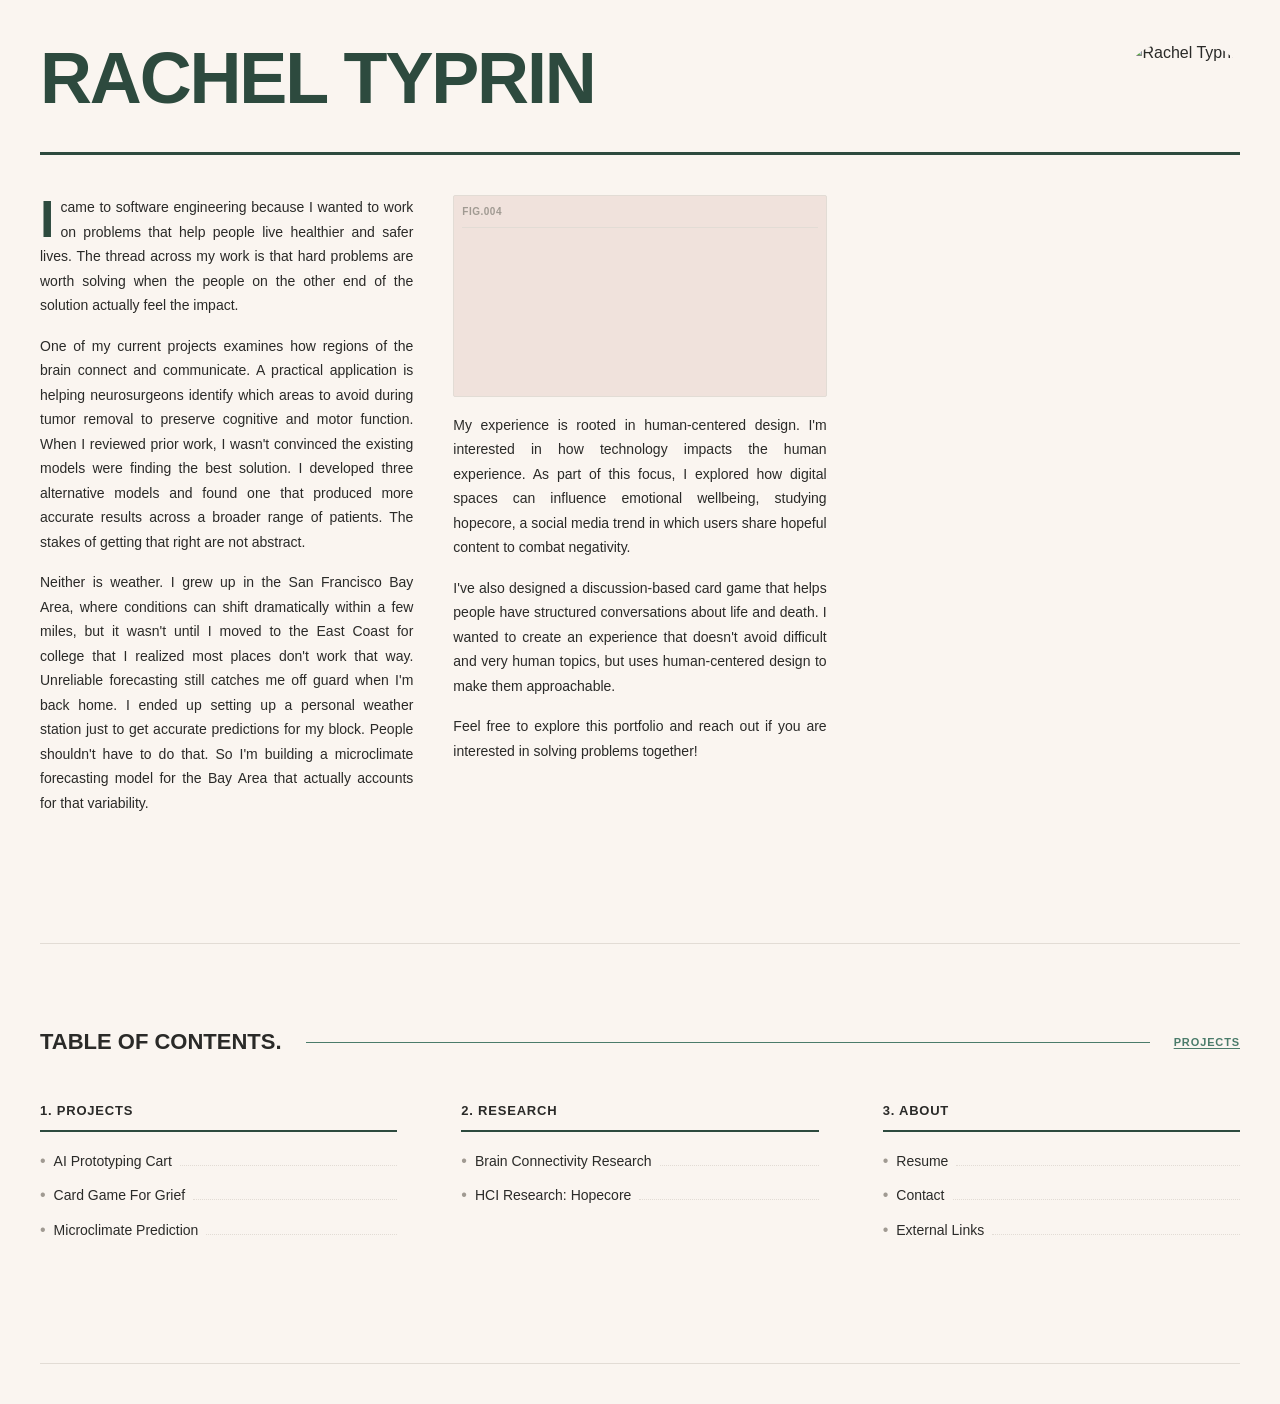
==== index.html @ d343d5b7 "profile pic" ====
<!DOCTYPE html>
<html lang="en">
<head>
    <meta charset="UTF-8">
    <meta name="viewport" content="width=device-width, initial-scale=1.0">
    <title>Rachel Typrin</title>
    <link href="https://api.fontshare.com/v2/css?f[]=chillax@700,800,900&f[]=satoshi@400,700&display=swap" rel="stylesheet">
    <link rel="stylesheet" href="css/styles.css">
</head>
<body>

      <!-- ===========================
       TITLE SECTION
       =========================== -->
       <div class="hero-page">

        <div class="hero-top">
          <h1 class="hero-title">RACHEL TYPRIN</h1>
          <img class="hero-photo" src="photos/profilepicture.png" alt="Rachel Typrin">
        </div>
    
        <div class="hero-divider"></div>
    
     <!-- ===========================
       HERO PAGE
       =========================== -->
<div class="hero-grid-top">

  <!-- Column 1 -->
  <div class="hero-col">
    <p class="drop-cap">I came to software engineering because I wanted to work on problems that help people live healthier and safer lives. The thread across my work is that hard problems are worth solving when the people on the other end of the solution actually feel the impact.</p>

    <p>One of my current projects examines how regions of the brain connect and communicate. A practical application is helping neurosurgeons identify which areas to avoid during tumor removal to preserve cognitive and motor function. When I reviewed prior work, I wasn't convinced the existing models were finding the best solution. I developed three alternative models and found one that produced more accurate results across a broader range of patients. The stakes of getting that right are not abstract.</p>
    <p>Neither is weather. I grew up in the San Francisco Bay Area, where conditions can shift dramatically within a few miles, but it wasn't until I moved to the East Coast for college that I realized most places don't work that way. Unreliable forecasting still catches me off guard when I'm back home. I ended up setting up a personal weather station just to get accurate predictions for my block. People shouldn't have to do that. So I'm building a microclimate forecasting model for the Bay Area that actually accounts for that variability.</p>

  </div>

  <!-- Column 2 -->
  <div class="hero-col">
    <div class="fig-row">
      <span class="fig-label">FIG.004</span>
      <div class="fig-box"></div>
    </div>
    
    <p>My experience is rooted in human-centered design. I'm interested in how technology impacts the human experience. As part of this focus, I explored how digital spaces can influence emotional wellbeing, studying hopecore, a social media trend in which users share hopeful content to combat negativity.</p>

    <p>I've also designed a discussion-based card game that helps people have structured conversations about life and death. I wanted to create an experience that doesn't avoid difficult and very human topics, but uses human-centered design to make them approachable.</p>
    
    <p>Feel free to explore this portfolio and reach out if you are interested in solving problems together!</p>
    
    


  
    
  </div>

  <!-- Column 3 -->
  <div class="hero-col">

    
    
    
    </div>

</div>

      <!-- ===========================
       PAGE DIVIDER
       =========================== -->

  <hr class="page-divider">

  <!-- ===========================
       TABLE OF CONTENTS
       =========================== -->

  <div class="toc-page">

    <div class="toc-header-row">
      <span class="toc-header-title">TABLE OF CONTENTS.</span>
      <div class="toc-header-line"></div>
      <span class="toc-header-meta">PROJECTS</span>
    </div>

    <div class="toc-grid">

      <!-- Column 1 -->
      <div class="toc-section">
        <h2 class="toc-section-title">1. Projects</h2>
        <ul>
          <li>
            <a href="aiprototypingcart.html">
              <div class="toc-entry">
                <span class="toc-entry-title">AI Prototyping Cart</span>
                <span class="toc-entry-dots"></span>
              </div>
            </a>
          </li>
          <li>
            <a href="cardgameforgrief.html">
              <div class="toc-entry">
                <span class="toc-entry-title">Card Game For Grief</span>
                <span class="toc-entry-dots"></span>
              </div>
            </a>
          </li>
          <li>
            <a href="microclimatepredictions.html">
              <div class="toc-entry">
                <span class="toc-entry-title">Microclimate Prediction</span>
                <span class="toc-entry-dots"></span>
              </div>
            </a>
          </li>
        </ul>
      </div>

      <!-- Column 2 -->
      <div class="toc-section">
        <h2 class="toc-section-title">2. Research</h2>
        <ul>
          <li>
            <a href="brainconnectivity.html">
              <div class="toc-entry">
                <span class="toc-entry-title">Brain Connectivity Research</span>
                <span class="toc-entry-dots"></span>
              </div>
            </a>
          </li>
          <li>
            <a href="hopecore.html">
              <div class="toc-entry">
                <span class="toc-entry-title">HCI Research: Hopecore</span>
                <span class="toc-entry-dots"></span>
              </div>
            </a>
          </li>
        </ul>
      </div>

      <!-- Column 3 -->
      <div class="toc-section">
        <h2 class="toc-section-title">3. About</h2>
        <ul>
          <li>
            <a href="resume.html">
              <div class="toc-entry">
                <span class="toc-entry-title">Resume</span>
                <span class="toc-entry-dots"></span>
              </div>
            </a>
          </li>
          <li>
            <a href="contact.html">
              <div class="toc-entry">
                <span class="toc-entry-title">Contact</span>
                <span class="toc-entry-dots"></span>
              </div>
            </a>
          </li>
          <li>
            <a href="#">
              <div class="toc-entry">
                <span class="toc-entry-title">External Links</span>
                <span class="toc-entry-dots"></span>
              </div>
            </a>
          </li>
        </ul>
      </div>

    </div>

  </div>


  <hr class="page-divider">
  

  <script src="script.js"></script>
  <script src="js/contact.js"></script>
</body>
</html>
---- css/styles.css ----
/* ===========================
   VARIABLES
   =========================== */
   :root {
    --green-dark: #2D4A3E;
    --green-mid: #4A7B6A;
    --pink: #C07E6E;
    --pink-bg: #F0E2DC;
    --cream: #FAF5F0;
    --text: #2A2A28;
    --text-secondary: #6E6A64;
    --text-muted: #A09A92;
    --border: #E2DCD5;
    --font-heading: 'Chillax', sans-serif;
    --font-body: 'Satoshi', sans-serif;
    --gutter: 40px;
  }
  
  /* ===========================
     RESET
     =========================== */
  *, *::before, *::after {
    margin: 0;
    padding: 0;
    box-sizing: border-box;
  }
  
  html, body {
    overflow-x: hidden;
    max-width: 100%;
  }
  
  /* ===========================
     BASE
     =========================== */
  body {
    font-family: var(--font-body);
    background-color: var(--cream);
    color: var(--text);
    font-size: 16px;
    line-height: 1.65;
    -webkit-font-smoothing: antialiased;
    padding: var(--gutter);
  }
  
  a {
    color: inherit;
    text-decoration: none;
  }
  
  /* ===========================
     HERO PAGE
     =========================== */
  .hero-page {
    max-width: 1400px;
    margin: 0 auto;
    display: flex;
    flex-direction: column;
  }
  
  .hero-top {
    display: grid;
    grid-template-columns: 3fr 2fr;
    gap: var(--gutter);
    align-items: flex-end;
    padding-bottom: var(--gutter);
    border-bottom: 3px solid var(--green-dark);
    margin-bottom: var(--gutter);
  }
  
  .hero-title {
    font-family: var(--font-heading);
    font-weight: 900;
    font-size: clamp(36px, 6vw, 72px);
    color: var(--green-dark);
    letter-spacing: -0.03em;
    line-height: 0.95;
    white-space: nowrap;
  }
  
  .hero-photo {
    height: clamp(36px, 6vw, 72px);
    width: auto;
    object-fit: cover;
    border-radius: 50%;
    justify-self: end;
  }

  .hero-subtitle {
    font-family: var(--font-body);
    font-size: 20px;
    color: var(--text-secondary);
    text-align: right;
    line-height: 1.6;
    padding-bottom: 8px;
  }
  
  /* ===========================
     HERO GRIDS
     =========================== */
  .hero-grid-top {
    display: grid;
    grid-template-columns: 1fr 1fr 1fr;
    gap: var(--gutter);
    margin-bottom: var(--gutter);
  }
  
  .hero-grid-bottom {
    display: grid;
    grid-template-columns: 1fr 1fr 1fr;
    gap: var(--gutter);
    
    
  }
  
  .hero-illustration {
    grid-column: 2 / 4;
    position: relative;
  }
  
  .hero-illustration-box {
    width: 100%;
    height: 100%;
    min-height: 560px;
    border: 1px dashed var(--border);
    border-radius: 2px;
    display: flex;
    align-items: center;
    justify-content: center;
    color: var(--text-muted);
    font-size: 13px;
  }
  
  /* ===========================
     COLUMNS & TEXT
     =========================== */
  .hero-col p {
    font-size: 14px;
    line-height: 1.75;
    color: var(--text);
    margin-bottom: 16px;
    text-align: justify;
  }
  
  .hero-col p strong {
    font-weight: 700;
    color: var(--text);
  }
  
  /* Drop cap */
  .drop-cap::first-letter {
    font-family: var(--font-heading);
    font-weight: 800;
    font-size: 52px;
    float: left;
    line-height: 0.8;
    margin-right: 6px;
    margin-top: 4px;
    color: var(--green-dark);
  }
  
  /* ===========================
     FIGURES
     =========================== */
  .fig-row {
    margin: 0px 0;
    border: 1px solid var(--border);
    background: var(--pink-bg);
    padding: 8px;
    position: relative;
    border-radius: 2px;
    margin-bottom: 16px;
  }
  
  .fig-label {
    display: block;
    font-family: var(--font-heading);
    font-size: 10px;
    font-weight: 700;
    letter-spacing: 0.05em;
    color: var(--text-muted);
    border-bottom: 1px solid var(--border);
    margin-bottom: 10px;
    padding-bottom: 6px;
  }
  
  .fig-box {
    width: 100%;
    height: 150px;
    border-radius: 2px;
    
  }
  
  /* ===========================
     CONTACT FORM
     =========================== */
  .contact-section {
    margin-top: 8px;
    border: 1px solid var(--border);
    background: var(--pink-bg);
    padding: 8px;
    border-radius: 2px;
  }

  .contact-form {
    display: flex;
    flex-direction: column;
    gap: 12px;
  }

  .contact-field {
    display: flex;
    flex-direction: column;
    gap: 4px;
  }

  .contact-field label {
    font-family: var(--font-heading);
    font-size: 10px;
    font-weight: 700;
    letter-spacing: 0.05em;
    text-transform: uppercase;
    color: var(--text-muted);
  }

  .contact-field input,
  .contact-field textarea {
    font-family: var(--font-body);
    font-size: 14px;
    color: var(--text);
    background: var(--cream);
    border: 1px solid var(--border);
    border-radius: 2px;
    padding: 8px 10px;
    line-height: 1.65;
    outline: none;
    transition: border-color 0.2s;
  }

  .contact-field input:focus,
  .contact-field textarea:focus {
    border-color: var(--green-mid);
  }

  .contact-field textarea {
    resize: vertical;
  }

  .contact-submit {
    align-self: flex-start;
    font-family: var(--font-heading);
    font-size: 11px;
    font-weight: 700;
    letter-spacing: 0.06em;
    text-transform: uppercase;
    color: var(--cream);
    background-color: var(--green-dark);
    border: none;
    border-radius: 2px;
    padding: 10px 24px;
    cursor: pointer;
    transition: background-color 0.2s;
  }

  .contact-submit:hover {
    background-color: var(--green-mid);
  }

  .contact-success {
    display: none;
    font-size: 14px;
    color: var(--green-dark);
  }

  .contact-success.show {
    display: block;
  }

  /* ===========================
     PAGE DIVIDER
     =========================== */
  .page-divider {
    border: none;
    border-top: 1px solid var(--border);
    margin-top: 72px;
  }
  
  /* ===========================
     TABLE OF CONTENTS
     =========================== */
  .toc-page {
    width: 100%;
    margin: var(--gutter) auto 0;
    padding: var(--gutter) 0;
  }
  

  .toc-header-row {
    display: flex;
    align-items: center;
    gap: 24px;
    margin-bottom: var(--gutter);
  }
  
  .toc-header-title {
    font-family: var(--font-heading);
    
    font-weight: 700;
    font-size: 22px;
    color: var(--text);
    white-space: nowrap;
  }
  
  .toc-header-line {
    flex: 1;
    height: 1px;
    background-color: var(--green-mid);
  }
  
  .toc-header-meta {
    font-family: var(--font-heading);
    font-size: 11px;
    font-weight: 700;
    text-transform: uppercase;
    letter-spacing: 0.08em;
    color: var(--green-mid);
    text-decoration: underline;
    text-underline-offset: 2px;
    white-space: nowrap;
  }
  
  .toc-grid {
    display: grid;
    grid-template-columns: repeat(3, 1fr);
    gap: 48px 64px;
  }
  
  .toc-section-title {
    font-family: var(--font-heading);
    font-weight: 700;
    font-size: 13px;
    text-transform: uppercase;
    letter-spacing: 0.06em;
    color: var(--text);
    border-bottom: 2px solid var(--green-dark);
    padding-bottom: 8px;
    margin-bottom: 16px;
  }
  
  .toc-section ul {
    list-style: none;
  }
  
  .toc-section li {
    margin-bottom: 8px;
  }
  
  .toc-entry {
    display: flex;
    align-items: baseline;
    gap: 8px;
  }
  
  .toc-entry::before {
    content: "•";
    color: var(--text-muted);
    flex-shrink: 0;
  }
  
  .toc-entry-title {
    font-size: 14px;
    color: var(--text);
  }
  
  .toc-entry-dots {
    flex: 1;
    border-bottom: 1px dotted var(--border);
    min-width: 20px;
    margin-bottom: 4px;
  }
  
  .toc-entry-meta {
    font-family: var(--font-heading);
    font-size: 10px;
    font-weight: 600;
    letter-spacing: 0.04em;
    color: var(--text-muted);
    white-space: nowrap;
  }
  
  .toc-section a:hover .toc-entry-title {
    color: var(--green-dark);
    text-decoration: underline;
  }
  
  /* ===========================
     RESPONSIVE
     =========================== */
  @media (max-width: 900px) {
    body {
      padding: 20px;
      overflow-x: hidden;
    }
  
    .hero-top {
      grid-template-columns: 1fr;
      gap: 16px;
    }
  
    .hero-title {
      white-space: normal;
      font-size: clamp(36px, 10vw, 56px);
    }
  
    .hero-subtitle {
      text-align: left;
    }
  
    .hero-grid-top,
    .hero-grid-bottom {
      display: block;
    }
  
    .hero-illustration {
      grid-column: auto;
      margin-top: 32px;
    }
  
    .hero-illustration-box {
      min-height: 300px;
    }
  
    .hero-col {
      margin-bottom: 32px;
    }
  
    .hero-col p {
      text-align: left;
    }
  
    .drop-cap::first-letter {
      float: none;
      font-size: 1em;
    }
  
    .toc-page {
      padding: 32px 0 80px;
    }
  
    .toc-grid {
      grid-template-columns: 1fr;
      gap: 40px;
    }
  }
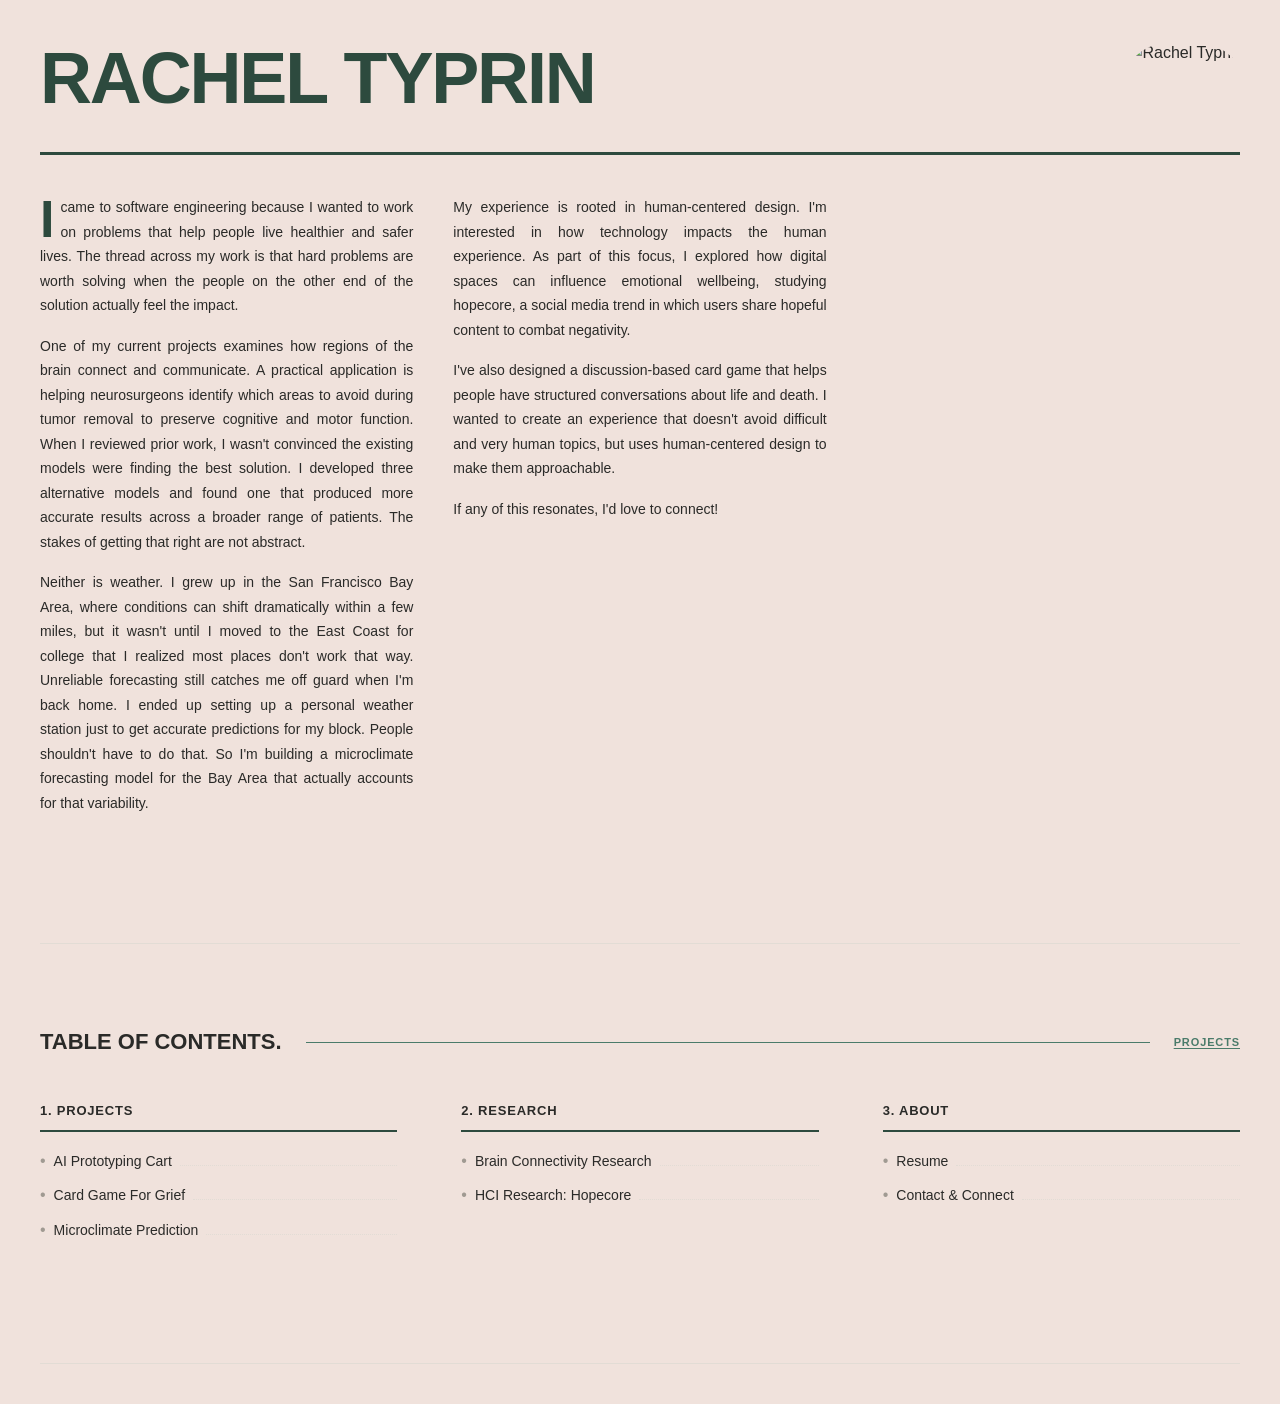
==== commit 33fda1a1: "all written content added" ====
--- a/index.html
+++ b/index.html
@@ -37,16 +37,12 @@
 
   <!-- Column 2 -->
   <div class="hero-col">
-    <div class="fig-row">
-      <span class="fig-label">FIG.004</span>
-      <div class="fig-box"></div>
-    </div>
     
     <p>My experience is rooted in human-centered design. I'm interested in how technology impacts the human experience. As part of this focus, I explored how digital spaces can influence emotional wellbeing, studying hopecore, a social media trend in which users share hopeful content to combat negativity.</p>
 
     <p>I've also designed a discussion-based card game that helps people have structured conversations about life and death. I wanted to create an experience that doesn't avoid difficult and very human topics, but uses human-centered design to make them approachable.</p>
     
-    <p>Feel free to explore this portfolio and reach out if you are interested in solving problems together!</p>
+    <p>If any of this resonates, I'd love to connect!</p>
     
     
 
@@ -154,15 +150,7 @@
           <li>
             <a href="contact.html">
               <div class="toc-entry">
-                <span class="toc-entry-title">Contact</span>
-                <span class="toc-entry-dots"></span>
-              </div>
-            </a>
-          </li>
-          <li>
-            <a href="#">
-              <div class="toc-entry">
-                <span class="toc-entry-title">External Links</span>
+                <span class="toc-entry-title">Contact & Connect</span>
                 <span class="toc-entry-dots"></span>
               </div>
             </a>
--- a/css/styles.css
+++ b/css/styles.css
@@ -35,7 +35,7 @@
      =========================== */
   body {
     font-family: var(--font-body);
-    background-color: var(--cream);
+    background-color: var(--pink-bg);
     color: var(--text);
     font-size: 16px;
     line-height: 1.65;
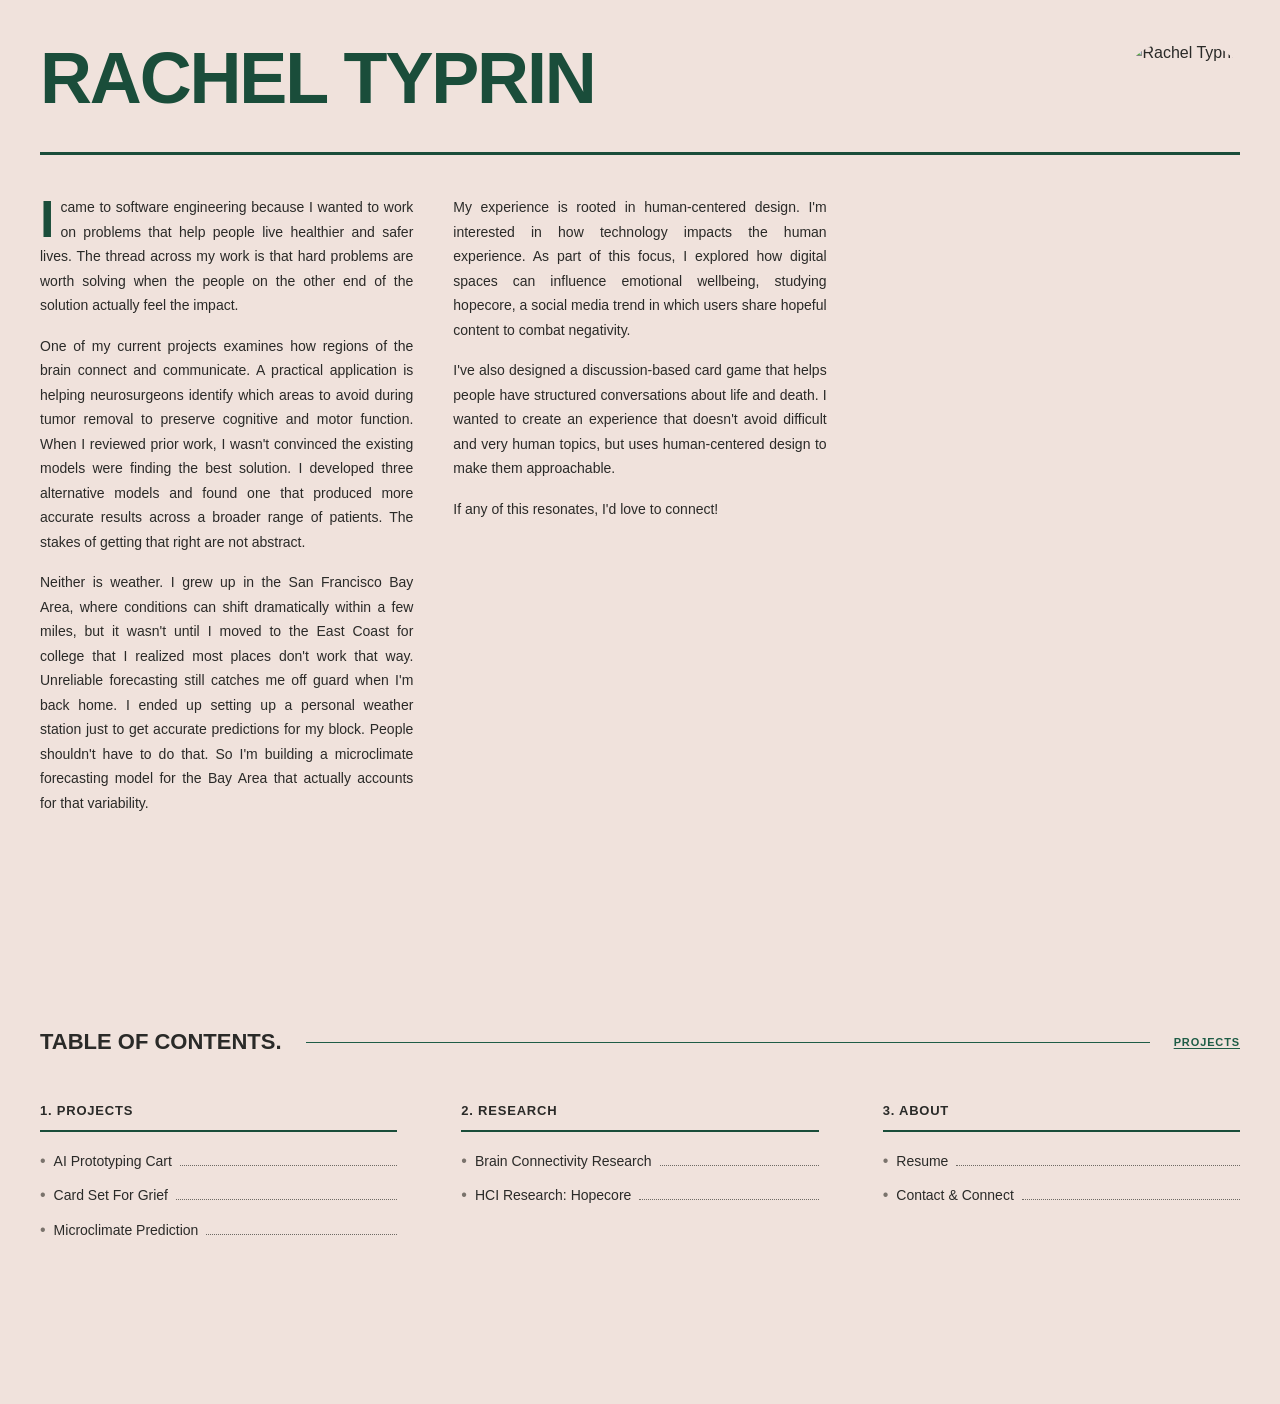
==== commit 602ab8e7: "save point before adding jsx to portfolio for brain connectivity graph" ====
--- a/index.html
+++ b/index.html
@@ -96,7 +96,7 @@
           <li>
             <a href="cardgameforgrief.html">
               <div class="toc-entry">
-                <span class="toc-entry-title">Card Game For Grief</span>
+                <span class="toc-entry-title">Card Set For Grief</span>
                 <span class="toc-entry-dots"></span>
               </div>
             </a>
--- a/css/styles.css
+++ b/css/styles.css
@@ -2,14 +2,14 @@
    VARIABLES
    =========================== */
    :root {
-    --green-dark: #2D4A3E;
-    --green-mid: #4A7B6A;
-    --pink: #C07E6E;
+    --green-dark: #1A4D3A;
+    --green-mid: #1E5C46;
+    --pink: #B85C4A;
     --pink-bg: #F0E2DC;
     --cream: #FAF5F0;
     --text: #2A2A28;
     --text-secondary: #6E6A64;
-    --text-muted: #A09A92;
+    --text-muted: #7A736C;
     --border: #E2DCD5;
     --font-heading: 'Chillax', sans-serif;
     --font-body: 'Satoshi', sans-serif;
@@ -281,7 +281,7 @@
      =========================== */
   .page-divider {
     border: none;
-    border-top: 1px solid var(--border);
+    border-top: 1px solid var(--pink-bg);
     margin-top: 72px;
   }
   
@@ -374,7 +374,7 @@
   
   .toc-entry-dots {
     flex: 1;
-    border-bottom: 1px dotted var(--border);
+    border-bottom: 1px dotted var(--text-secondary);
     min-width: 20px;
     margin-bottom: 4px;
   }
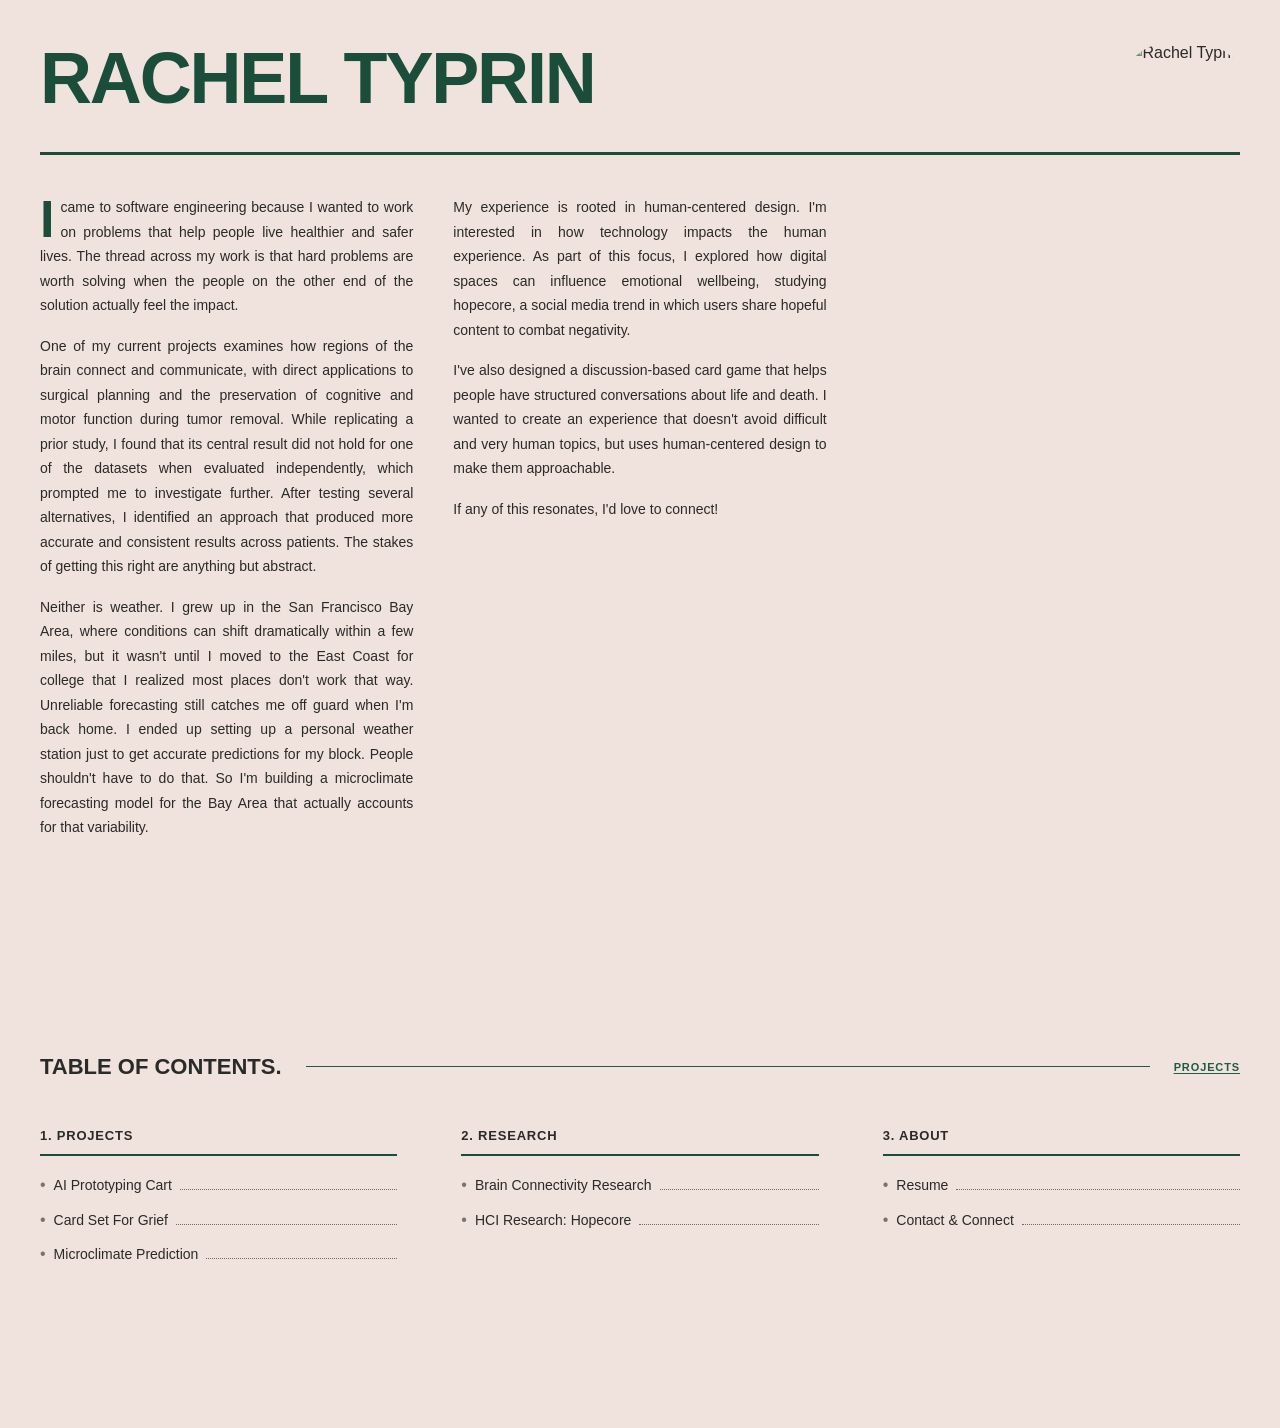
==== commit f6ef71c6: "improve about me prose" ====
--- a/index.html
+++ b/index.html
@@ -30,7 +30,7 @@
   <div class="hero-col">
     <p class="drop-cap">I came to software engineering because I wanted to work on problems that help people live healthier and safer lives. The thread across my work is that hard problems are worth solving when the people on the other end of the solution actually feel the impact.</p>
 
-    <p>One of my current projects examines how regions of the brain connect and communicate. A practical application is helping neurosurgeons identify which areas to avoid during tumor removal to preserve cognitive and motor function. When I reviewed prior work, I wasn't convinced the existing models were finding the best solution. I developed three alternative models and found one that produced more accurate results across a broader range of patients. The stakes of getting that right are not abstract.</p>
+    <p>One of my current projects examines how regions of the brain connect and communicate, with direct applications to surgical planning and the preservation of cognitive and motor function during tumor removal. While replicating a prior study, I found that its central result did not hold for one of the datasets when evaluated independently, which prompted me to investigate further. After testing several alternatives, I identified an approach that produced more accurate and consistent results across patients. The stakes of getting this right are anything but abstract.</p>
     <p>Neither is weather. I grew up in the San Francisco Bay Area, where conditions can shift dramatically within a few miles, but it wasn't until I moved to the East Coast for college that I realized most places don't work that way. Unreliable forecasting still catches me off guard when I'm back home. I ended up setting up a personal weather station just to get accurate predictions for my block. People shouldn't have to do that. So I'm building a microclimate forecasting model for the Bay Area that actually accounts for that variability.</p>
 
   </div>
@@ -166,7 +166,6 @@
   <hr class="page-divider">
   
 
-  <script src="script.js"></script>
   <script src="js/contact.js"></script>
 </body>
 </html>
--- a/css/styles.css
+++ b/css/styles.css
@@ -403,8 +403,9 @@
     }
   
     .hero-top {
-      grid-template-columns: 1fr;
-      gap: 16px;
+      grid-template-columns: 1fr auto;
+      align-items: center;
+      gap: 12px;
     }
   
     .hero-title {
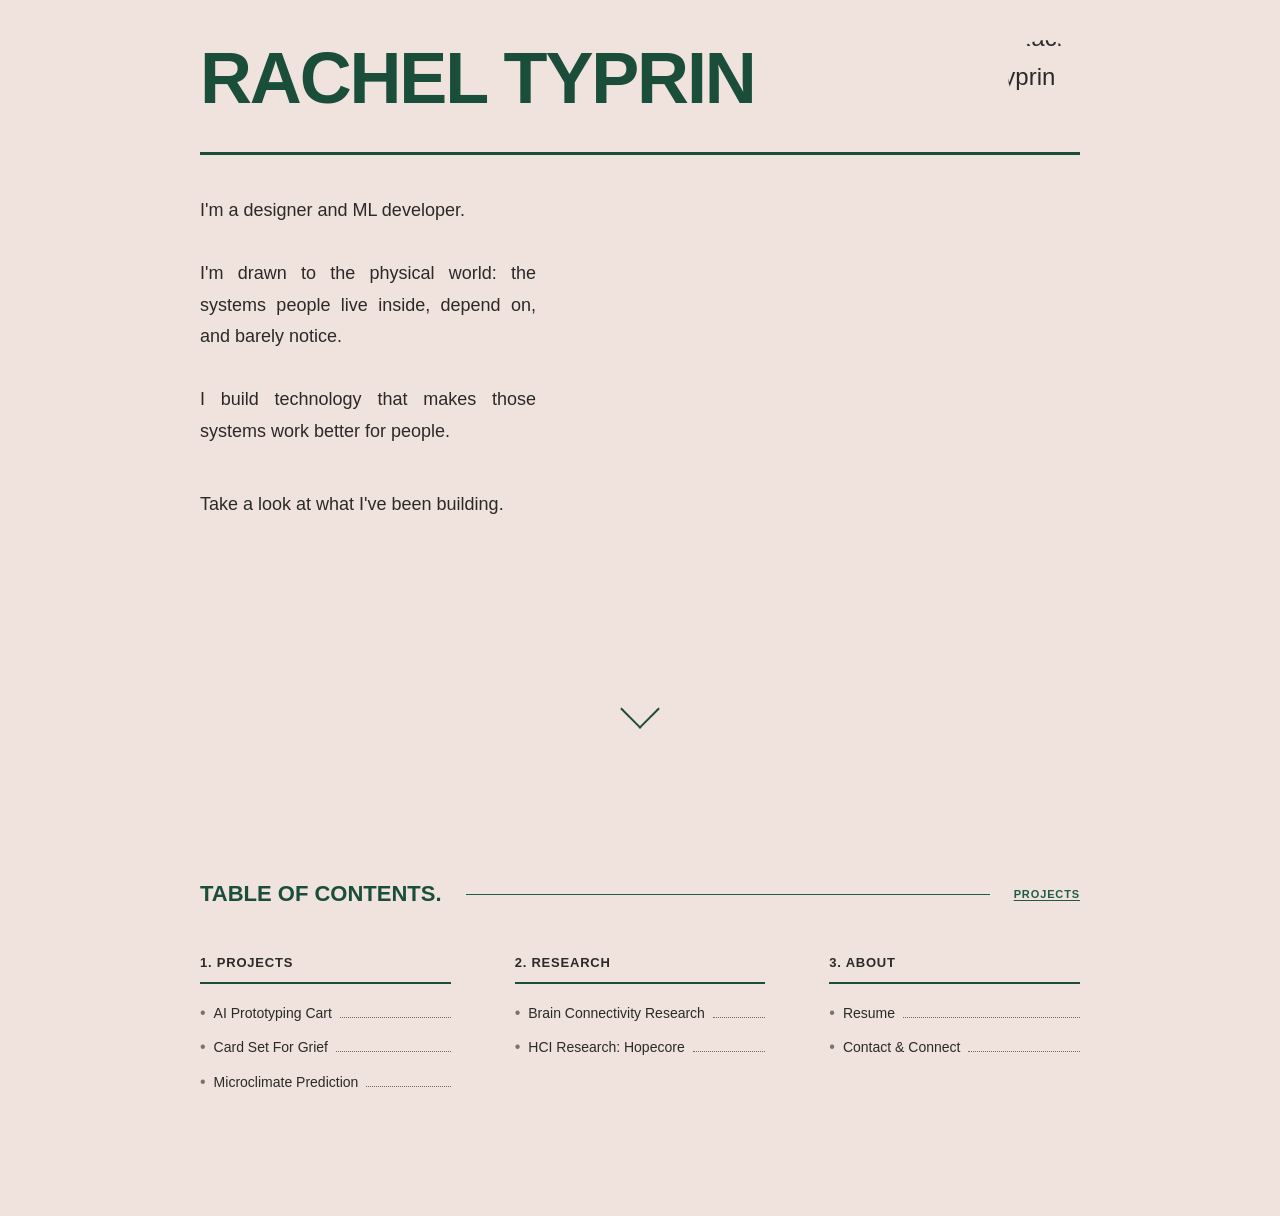
==== commit 1e32bd4a: "update hero" ====
--- a/index.html
+++ b/index.html
@@ -16,50 +16,33 @@
 
         <div class="hero-top">
           <h1 class="hero-title">RACHEL TYPRIN</h1>
-          <img class="hero-photo" src="photos/profilepicture.png" alt="Rachel Typrin">
+          <div class="hero-photo-wrapper">
+            <img class="hero-photo" src="photos/profilepicture.png" alt="Rachel Typrin">
+          </div>
         </div>
     
         <div class="hero-divider"></div>
     
      <!-- ===========================
-       HERO PAGE
+       HERO CONTENT
        =========================== -->
-<div class="hero-grid-top">
+<div class="hero-content">
 
-  <!-- Column 1 -->
+  <!-- Text column -->
   <div class="hero-col">
-    <p class="drop-cap">I came to software engineering because I wanted to work on problems that help people live healthier and safer lives. The thread across my work is that hard problems are worth solving when the people on the other end of the solution actually feel the impact.</p>
-
-    <p>One of my current projects examines how regions of the brain connect and communicate, with direct applications to surgical planning and the preservation of cognitive and motor function during tumor removal. While replicating a prior study, I found that its central result did not hold for one of the datasets when evaluated independently, which prompted me to investigate further. After testing several alternatives, I identified an approach that produced more accurate and consistent results across patients. The stakes of getting this right are anything but abstract.</p>
-    <p>Neither is weather. I grew up in the San Francisco Bay Area, where conditions can shift dramatically within a few miles, but it wasn't until I moved to the East Coast for college that I realized most places don't work that way. Unreliable forecasting still catches me off guard when I'm back home. I ended up setting up a personal weather station just to get accurate predictions for my block. People shouldn't have to do that. So I'm building a microclimate forecasting model for the Bay Area that actually accounts for that variability.</p>
-
+    <p>I'm a designer and ML developer. <br><br>I'm drawn to the physical world: the systems people live inside, depend on, and barely notice. <br><br>I build technology that makes those systems work better for people.</p>
+    <br>
+    <p>Take a look at what I've been building.</p>
   </div>
 
-  <!-- Column 2 -->
-  <div class="hero-col">
-    
-    <p>My experience is rooted in human-centered design. I'm interested in how technology impacts the human experience. As part of this focus, I explored how digital spaces can influence emotional wellbeing, studying hopecore, a social media trend in which users share hopeful content to combat negativity.</p>
-
-    <p>I've also designed a discussion-based card game that helps people have structured conversations about life and death. I wanted to create an experience that doesn't avoid difficult and very human topics, but uses human-centered design to make them approachable.</p>
-    
-    <p>If any of this resonates, I'd love to connect!</p>
-    
-    
-
-
-  
-    
+  <!-- Diagram column -->
+  <div class="hero-diagram">
+    <!-- Interactive SVG diagram goes here -->
   </div>
 
-  <!-- Column 3 -->
-  <div class="hero-col">
+</div>
 
-    
-    
-    
-    </div>
-
-</div>
+  <a class="scroll-hint" href="#toc" onclick="this.style.display='none'"></a>
 
       <!-- ===========================
        PAGE DIVIDER
@@ -71,7 +54,7 @@
        TABLE OF CONTENTS
        =========================== -->
 
-  <div class="toc-page">
+  <div id="toc" class="toc-page">
 
     <div class="toc-header-row">
       <span class="toc-header-title">TABLE OF CONTENTS.</span>
--- a/css/styles.css
+++ b/css/styles.css
@@ -29,6 +29,10 @@
     overflow-x: hidden;
     max-width: 100%;
   }
+
+  html {
+    scroll-behavior: smooth;
+  }
   
   /* ===========================
      BASE
@@ -40,7 +44,9 @@
     font-size: 16px;
     line-height: 1.65;
     -webkit-font-smoothing: antialiased;
-    padding: var(--gutter);
+    padding-left: 200px;
+    padding-right: 200px;
+    padding-top: var(--gutter)
   }
   
   a {
@@ -78,12 +84,20 @@
     white-space: nowrap;
   }
   
+  .hero-photo-wrapper {
+    height: clamp(36px, 6vw, 72px);
+    width: clamp(36px, 6vw, 72px);
+    border-radius: 50%;
+    overflow: hidden;
+    justify-self: end;
+  }
+
   .hero-photo {
-    height: clamp(36px, 6vw, 72px);
-    width: auto;
+    width: 100%;
+    height: 100%;
     object-fit: cover;
-    border-radius: 50%;
-    justify-self: end;
+    object-position: center center;
+    transform: scale(1.5) translateY(-10%);
   }
 
   .hero-subtitle {
@@ -96,46 +110,25 @@
   }
   
   /* ===========================
-     HERO GRIDS
-     =========================== */
-  .hero-grid-top {
+     HERO CONTENT
+     =========================== */
+  .hero-content {
     display: grid;
-    grid-template-columns: 1fr 1fr 1fr;
+    grid-template-columns: 2fr 3fr;
     gap: var(--gutter);
+    align-items: start;
     margin-bottom: var(--gutter);
   }
-  
-  .hero-grid-bottom {
-    display: grid;
-    grid-template-columns: 1fr 1fr 1fr;
-    gap: var(--gutter);
-    
-    
-  }
-  
-  .hero-illustration {
-    grid-column: 2 / 4;
-    position: relative;
-  }
-  
-  .hero-illustration-box {
-    width: 100%;
-    height: 100%;
-    min-height: 560px;
-    border: 1px dashed var(--border);
-    border-radius: 2px;
-    display: flex;
-    align-items: center;
-    justify-content: center;
-    color: var(--text-muted);
-    font-size: 13px;
+
+  .hero-diagram {
+    min-height: 500px;
   }
   
   /* ===========================
      COLUMNS & TEXT
      =========================== */
   .hero-col p {
-    font-size: 14px;
+    font-size: 18px;
     line-height: 1.75;
     color: var(--text);
     margin-bottom: 16px;
@@ -277,6 +270,25 @@
   }
 
   /* ===========================
+     SCROLL HINT
+     =========================== */
+  .scroll-hint {
+    display: flex;
+    justify-content: center;
+    margin-top: -40px;
+    cursor: pointer;
+  }
+
+  .scroll-hint::before {
+    content: '';
+    width: 28px;
+    height: 28px;
+    border-bottom: 2px solid var(--green-dark);
+    border-right: 2px solid var(--green-dark);
+    transform: rotate(45deg);
+  }
+
+  /* ===========================
      PAGE DIVIDER
      =========================== */
   .page-divider {
@@ -307,7 +319,7 @@
     
     font-weight: 700;
     font-size: 22px;
-    color: var(--text);
+    color: var(--green-dark);
     white-space: nowrap;
   }
   
@@ -417,17 +429,11 @@
       text-align: left;
     }
   
-    .hero-grid-top,
-    .hero-grid-bottom {
-      display: block;
-    }
-  
-    .hero-illustration {
-      grid-column: auto;
-      margin-top: 32px;
-    }
-  
-    .hero-illustration-box {
+    .hero-content {
+      grid-template-columns: 1fr;
+    }
+
+    .hero-diagram {
       min-height: 300px;
     }
   
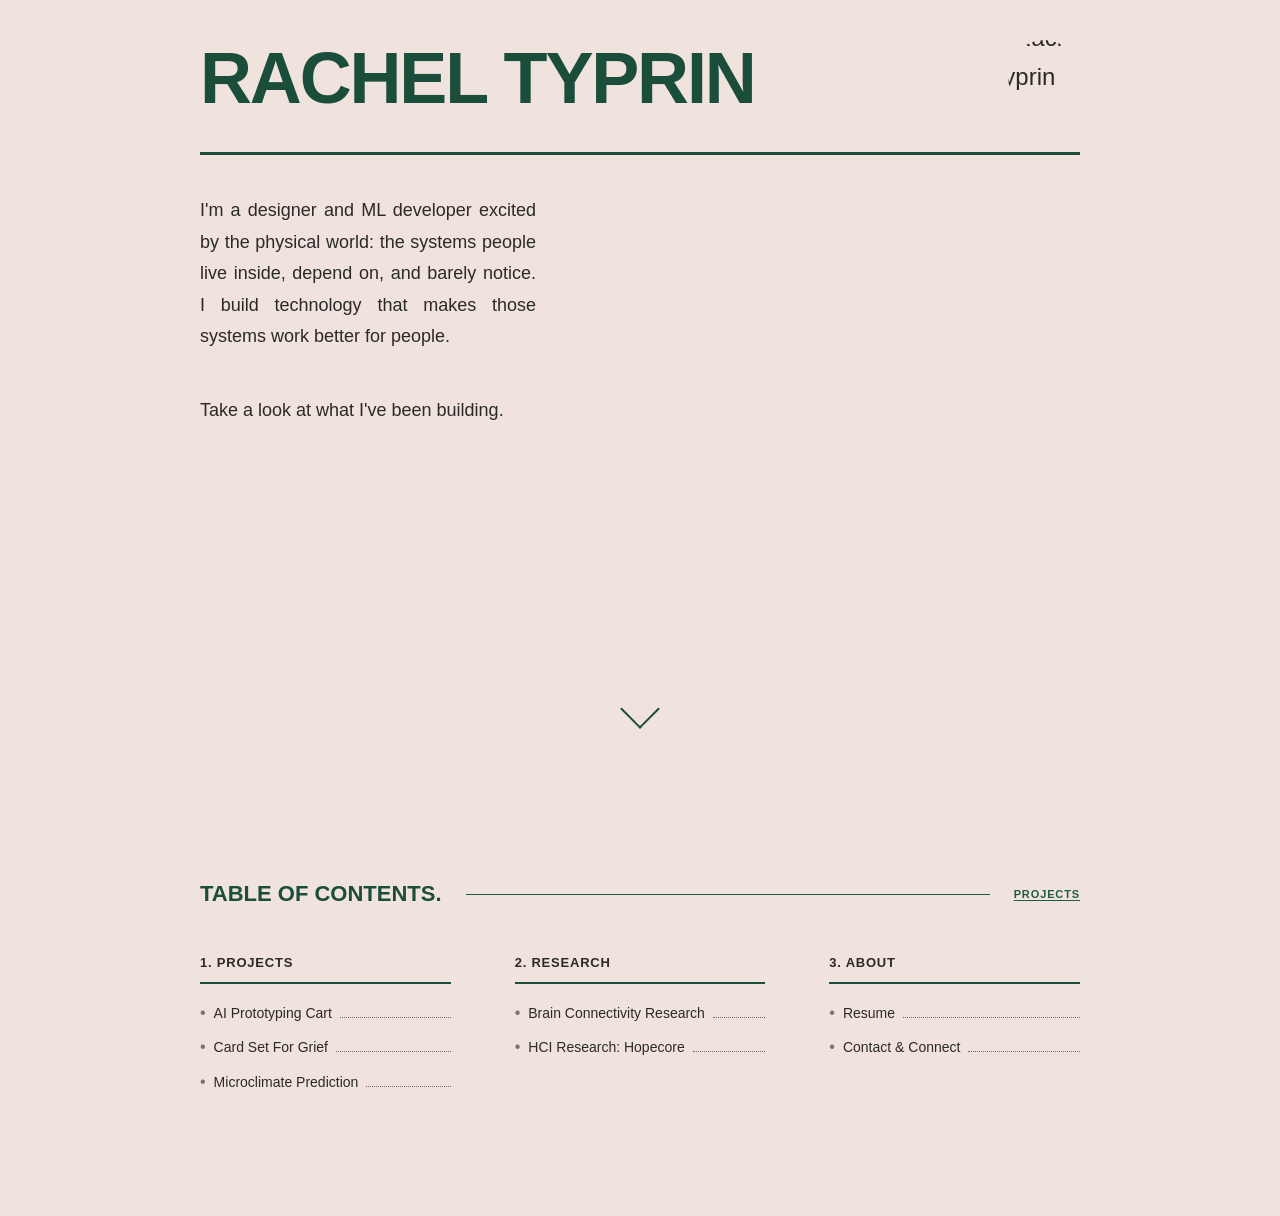
==== commit 73cfc7a0: "hero page2" ====
--- a/index.html
+++ b/index.html
@@ -30,7 +30,7 @@
 
   <!-- Text column -->
   <div class="hero-col">
-    <p>I'm a designer and ML developer. <br><br>I'm drawn to the physical world: the systems people live inside, depend on, and barely notice. <br><br>I build technology that makes those systems work better for people.</p>
+    <p>I'm a designer and ML developer excited by the physical world: the systems people live inside, depend on, and barely notice. I build technology that makes those systems work better for people.</p>
     <br>
     <p>Take a look at what I've been building.</p>
   </div>
